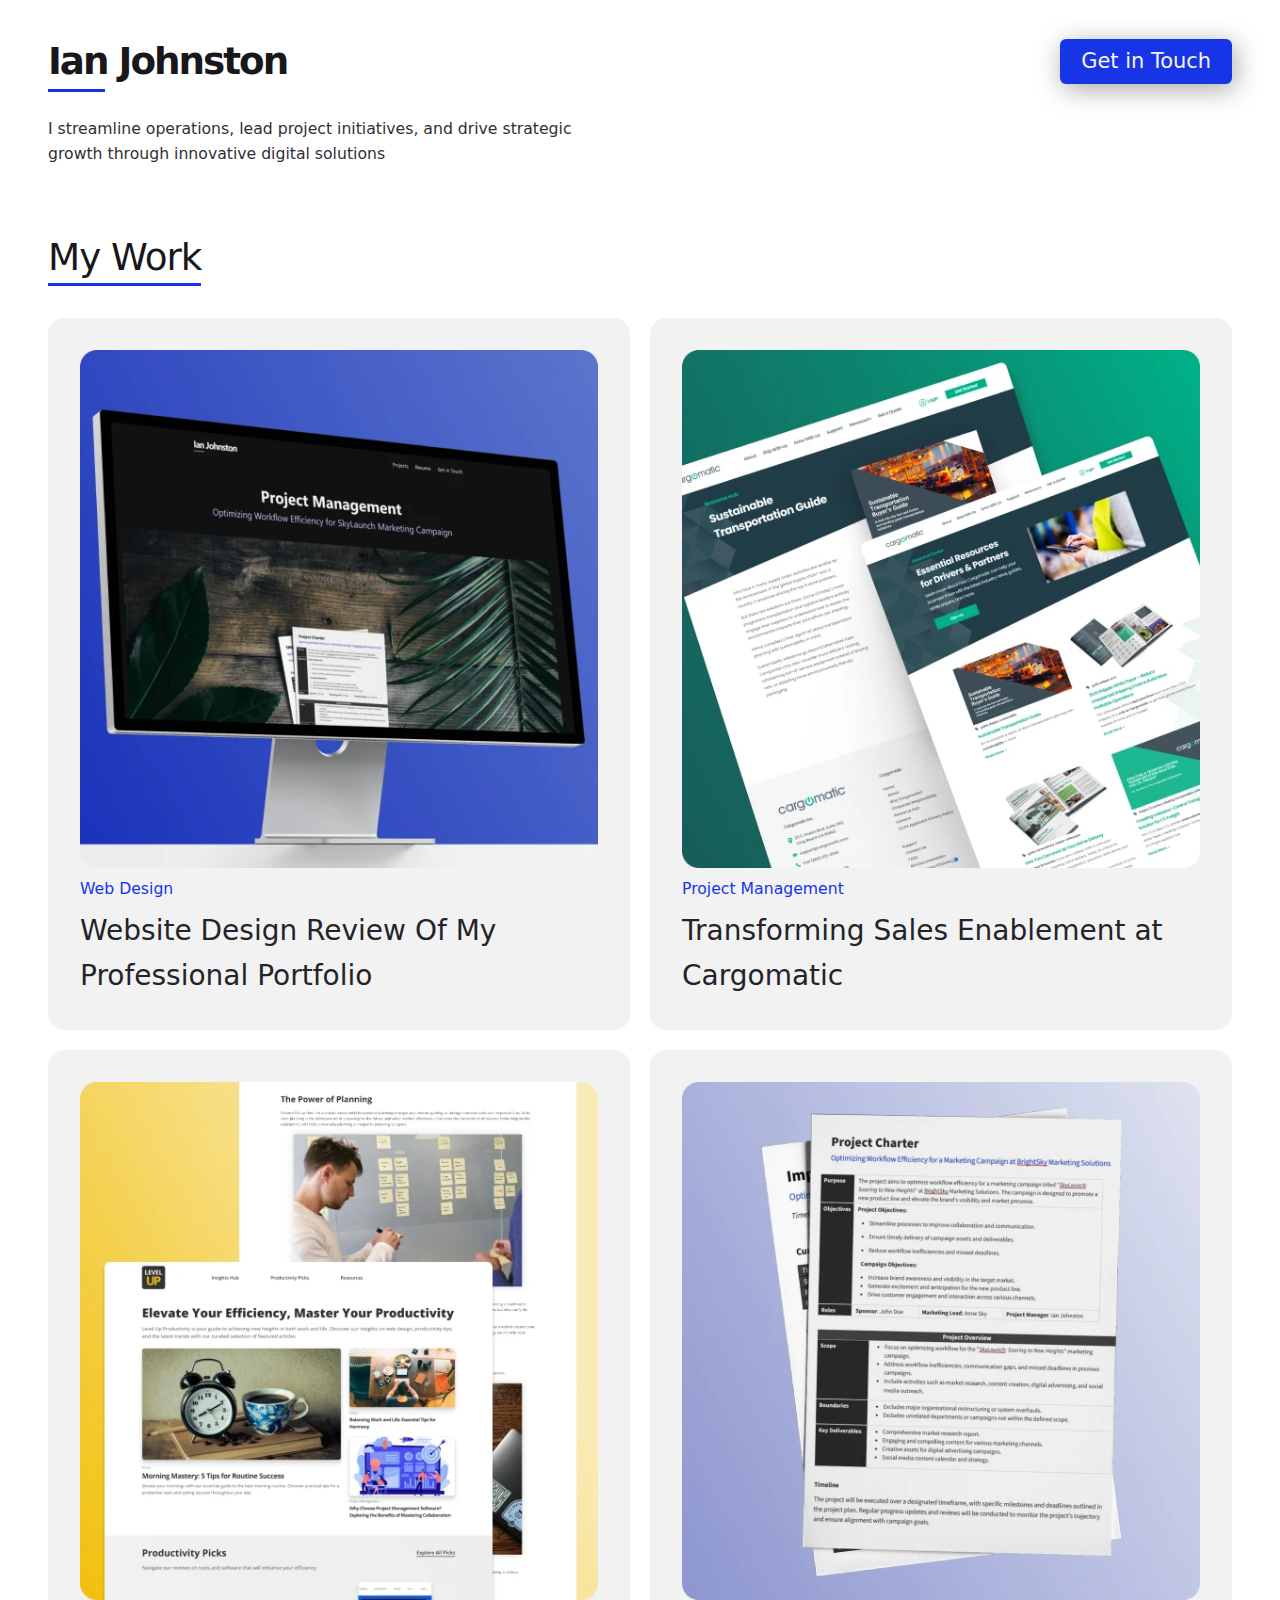
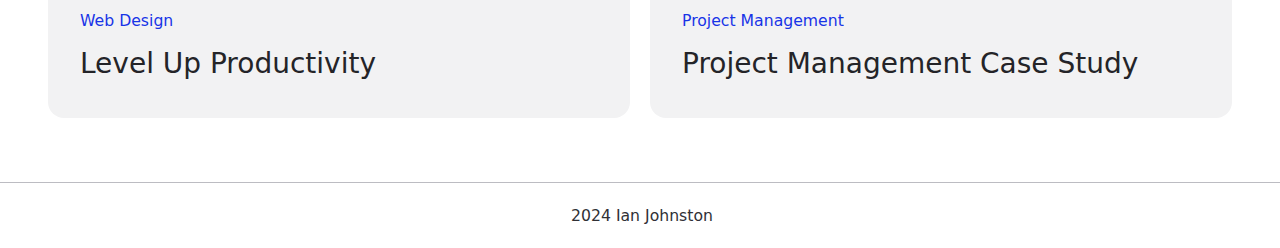
==== index.html @ ae54fe49 "fixed broken stylesheet link" ====
<!DOCTYPE html>
<html lang="en">
<head>
    <meta charset="UTF-8">
    <meta name="viewport" content="width=device-width, initial-scale=1.0">
    <title>Professional Portfolio for Ian Johnston</title>
    <link rel="icon" href="/favicon.ico" sizes="32x32">
    <link rel="icon" href="/icon.svg" type="image/svg+xml">
    <link rel="apple-touch-icon" href="/apple-touch-icon.png"><!-- 180×180 -->
    <link rel="manifest" href="/manifest.webmanifest">

    <link rel="stylesheet" href="https://cdnjs.cloudflare.com/ajax/libs/font-awesome/6.5.2/css/all.min.css" integrity="sha512-SnH5WK+bZxgPHs44uWIX+LLJAJ9/2PkPKZ5QiAj6Ta86w+fsb2TkcmfRyVX3pBnMFcV7oQPJkl9QevSCWr3W6A==" crossorigin="anonymous" referrerpolicy="no-referrer" />
    <link rel="stylesheet" href="/style.css">
</head>
<body>
    <header class="wrapper pt-600">
        <div class="flex navbar">
            <div class="logo h1"><a href="/">Ian Johnston</a></div>
            <div><a href="https://www.linkedin.com/in/ian-h-johnston/" class="btn" target="_blank">Get in Touch</a></div>
        </div>
        <p class="subhead pt-500">I streamline operations, lead project initiatives, and drive strategic growth through innovative digital solutions</p>
    </header>
    <main>
        
        <section id="projects" class="wrapper pblock-800">
            <h2 class="h2 mb-600">My Work</h2>
            <div class="card--container">
                <div class="card">
                    <a href="/portfolio/website-design-portfolio.html"><img src="Assets/portfolio_website_thumb.webp" alt="Website Design: Professional Portfolio"  class="card--img"></a>
                    <p class="eyebrow pblock-200">Web Design</p>
                    <a href="/portfolio/website-design-portfolio.html" class="h3 semibold">Website Design Review Of My Professional Portfolio</a>
                </div>
                <div class="card">
                    <a href="/portfolio/project-management-sales-enablement-cargomatic.html"><img src="Assets/cargomatic_case_thumb.webp" alt="Transforming Sales Enablement at Cargomatic"  class="card--img"></a>
                    <p class="eyebrow pblock-200">Project Management</p>
                    <a href="/portfolio/project-management-sales-enablement-cargomatic.html" class="h3 semibold">Transforming Sales Enablement at Cargomatic</a>
                </div>
                <div class="card">
                    <a href="https://levelupproductivity.com" target="_blank"><img src="Assets/lup-thumbnail.webp" alt="Level Up Productivity Blog"  class="card--img"></a>
                    <p class="eyebrow pblock-200">Web Design</p>
                    <a href="https://levelupproductivity.com" target="_blank"" class="h3 semibold">Level Up Productivity</a>
                </div>
                <div class="card">
                    <a href="/portfolio/project-management-workflow-efficiency.html"><img src="Assets/project_management_case_thumb.webp" alt="Optimizing Workflow Efficiency for SkyLaunch Marketing Campaign"  class="card--img"></a>
                    <p class="eyebrow pblock-200">Project Management</p>
                    <a href="/portfolio/project-management-workflow-efficiency.html" class="h3 semibold">Project Management Case Study</a>
                </div>
            </div>
        </section>
    </main>
    <footer>
        <div class="text-center">
            <i class="fa-solid fa-xs fa-copyright"></i>2024 Ian Johnston
        </div>
    </footer>
</body>
</html>
---- style.css ----
/* Variables */
:root {

    --ff-primary: system-ui, sans-serif;

    --ff-body: var(--ff-primary);
    --ff-headings: var(--ff-primary);

    --fs-300: clamp(0.94rem, calc(0.92rem + 0.08vw), 0.98rem);
    --fs-400: clamp(1.13rem, calc(1.06rem + 0.33vw), 1.31rem);
    --fs-500: clamp(1.35rem, calc(1.21rem + 0.69vw), 1.75rem);
    --fs-600: clamp(1.62rem, calc(1.37rem + 1.24vw), 2.33rem);
    --fs-700: clamp(1.94rem, calc(1.54rem + 2.03vw), 3.11rem);
    --fs-800: clamp(2.33rem, calc(1.7rem + 3.15vw), 4.14rem);
    --fs-900: clamp(2.8rem, calc(1.85rem + 4.74vw), 5.52rem);

    --fw-regular: 400;
    --fw-semibold: 500;
    --fw-bold: 700;


    --clr-neutral-900: hsl(240, 5%, 10%);
    --clr-neutral-700: hsl(240, 5%, 15%);
    --clr-neutral-600: hsl(240, 5%, 20%);
    --clr-neutral-500: hsl(240, 5%, 35%);
    --clr-neutral-400: hsl(240, 5%, 50%);
    --clr-neutral-300: hsl(240, 5%, 75%);
    --clr-neutral-200: hsl(240, 5%, 85%);
    --clr-neutral-100: hsl(240, 5%, 95%);

    --clr-primary-800: hsl(232, 81%, 35%);
    --clr-primary-600: hsl(232, 81%, 50%);
    --clr-primary-400: hsl(232, 81%, 75%);
    --clr-primary-300: hsl(232, 81%, 85%);

    --btn-background: var(--clr-primary-600);
    --btn-background-hover: var(--clr-primary-800);
    --btn-color: var(--clr-neutral-100);
    --btn-background-light: var(--clr-primary-400);
    --btn-color-light: var(--clr-primary-800);

    --size-100: .25rem; 
    --size-200: .5rem; 
    --size-300: .75rem; 
    --size-400: 1rem; 
    --size-500: 1.5rem; 
    --size-600: 2rem; 
    --size-700: 3rem; 
    --size-800: 4rem; 
    --size-900: 5rem; 
}

@media (prefers-color-scheme: dark) {
:root {
    --clr-neutral-100: hsl(240, 5%, 10%);
    --clr-neutral-200: hsl(240, 5%, 15%);
    --clr-neutral-300: hsl(240, 5%, 20%);
    --clr-neutral-400: hsl(240, 5%, 35%);
    --clr-neutral-500: hsl(240, 5%, 50%);
    --clr-neutral-600: hsl(240, 5%, 75%);
    --clr-neutral-700: hsl(240, 5%, 85%);
    --clr-neutral-900: hsl(240, 5%, 95%);

    --clr-primary-300: hsl(232, 81%, 35%);
    --clr-primary-400: hsl(232, 81%, 50%);
    --clr-primary-600: hsl(232, 81%, 75%);
    --clr-primary-800: hsl(232, 81%, 85%);

    --btn-background: var(--clr-primary-400);
    --btn-background-hover: var(--clr-primary-300);
    --btn-color: var(--clr-neutral-900);
    --btn-background-light: var(--clr-primary-800);
    --btn-color-light: var(--clr-primary-300);
}
}

@media (max-width: 50em) {
    :root {
        --size-500: 1rem; 
        --size-600: 1.5rem; 
        --size-700: 2rem; 
        --size-800: 2.5rem; 
        --size-900: 3rem; 
    }
}

html {
    color-scheme: dark light;
  }

/* Reset */
*, *::before, *::after {
    box-sizing: border-box;
}

* {
    margin: 0;
    padding: 0;
    font: inherit;
}

html {
    -moz-text-size-adjust: none;
    -webkit-text-size-adjust: none;
    text-size-adjust: none;
  }
  

body {
    color: var(--clr-neutral-600);
    font-family: var(--ff-body);
    font-size: var(--fs-400);
    font-weight: var(--fw-regular);
    line-height: 1.6;

}

img {
    max-width: 100%;
    display: block;
}


/* Remove list styles on ul, ol elements with a list role, which suggests default styling will be removed */
ul[role='list'],
ol[role='list'] {
  list-style: none;
}



/* General Styles */

html {
    scroll-behavior: smooth;
}

strong {
    font-weight: var(--fw-bold);
}

.subhead {
    max-width: 55ch;
    text-wrap: pretty;
}


a {
    text-decoration: none;
    color: currentColor;
}

h1, h2, h3, h4, h6 {
    color: var(--clr-neutral-900);
    font-weight: var(--fw-semibold);
    display: inline-block;
    line-height: 1.5;
    text-wrap: balance;
    font-family: var(--ff-headings);
}

.h1 {
    font-weight: var(--fw-bold);
    font-size: var(--fs-600);
    letter-spacing: -2px;
    position: relative;
}

h2, h3 {
    position: relative;
}

.h1::after, h2:not(.portfolio-headline)::after, h3::after {
    content: '';
    position: absolute;
    height: 3px;
    background: var(--clr-primary-600);
    bottom: 0;
    left:0;
    width: 100%;
}

.h1::after {
    width: 24%;
}

.btn {
    background: var(--btn-background);
    text-decoration: none;
    color: var(--btn-color);
    border-radius: 6px;
    padding: .5em 1em;
    cursor: pointer;
    transition: 0.5s ease-in-out;
    font-weight:var(--fw-semibold);
    box-shadow: 3px 5px 27px 0 rgba(0, 0, 0, 0.35);
}


.btn:hover, .btn:focus-visible {
    background: var(--btn-background-hover);
}

.btn[data-type="inverted"] {
    background: var(--btn-background-light);
    color: var(--btn-color-light);
}

article p:not(.portfolio-subhead) {
    max-width: 80ch;
}


/* Header */
.subhead {
    font-size: var(--fs-300);
    font-weight: var(--fw-semibold);
}

.logo a:hover, .logo a:focus {
    color: var(--clr-primary-800)
}

.navbar {
    justify-content: space-between;
    align-items: center;
    gap: 1.5rem;
    color: var(--clr-neutral-900);
}

.navigation {
    gap: 2rem;
}


.navigation a:hover, .navigation a:focus {
      color: var(--clr-primary-600);
      text-decoration: underline;
      text-decoration-thickness: 0.07lh;
      text-underline-offset: 0.17lh;
}

.navigation a {
    transition: 0.5s ease-in-out;
}

.mobile-nav-toggle {
    display: none;
}


@media(max-width: 50em) {
    .primary-navigation {
        display: none;

        position: absolute;
        top:10%;
        right: 0;
        padding-block: var(--size-900);
        background: var(--clr-neutral-100);
        box-shadow: 0 0 0.5em rgb(0,0,0,0.05);
        width: 100%;
        z-index: 98;
    }

    .primary-navigation[data-visible] {
        display: block;
    }

    .primary-navigation::after {
        content:'';
        position: absolute;
    }

    .navigation {
        flex-direction: column;
        text-align: center;
    }

    .navigation a {
        font-weight: var(--fw-semibold);
        color: var(--clr-primary-600);
    }

    .navigation a:hover, .navigation a:focus {
        color: var(--clr-primary-800);
    }


    .mobile-nav-toggle {
        display: block;
        cursor: pointer;
        background: transparent;
        border: 0;
        padding: 0.5em;
    }
    
    .mobile-nav-toggle .icon-close {
        display: none;
    }

    .logo, .mobile-nav-toggle {
        z-index: 99;
    }

    
}


/* My Work */
.card--container {
    display: grid;
    gap: 1.25rem;
}

@media(min-width: 50em) {
    .card--container {
        --grid-columns: repeat(2, 1fr);
        grid-template-columns: var(--grid-columns);
    }
}

.card {
    background: var(--clr-neutral-100);
    padding: 2rem;
    border-radius: 16px;
}

.eyebrow {
    font-size: var(--fs-300);
    color: var(--clr-primary-600);
}

.card a {
    color: var(--clr-neutral-700);
}

.card a:hover, .card a:focus {
    text-decoration: underline;
    text-decoration-thickness: 0.07lh;
    text-underline-offset: 0.17lh;
    text-decoration-color: var(--clr-primary-600);
}

.card--img {
    transition: .3s ease-in-out;
}

.card--img:hover {
    transform: scale(1.02);
}


/* Footer */
footer {
    font-size: var(--fs-300);
    border-top: 1px solid var(--clr-neutral-300);
    padding-block: 1.25rem;
}

footer i {
    color:var(--clr-primary-600);
    padding-right: var(--size-100);
}


/* Portfolio */
.portfolio-headline {
    font-size: var(--fs-800);
    font-weight: var(--fw-bold);
    line-height: 1.2;
}

.portfolio-subhead {
    color: var(--clr-primary-800);
    font-size: var(--fs-600);
}

.portfolio-intro p{
    max-width: 55ch;
    text-wrap: pretty;
}

.overview p, .my-role p {
    padding-right: 1rem;
}

.results {
    background: var(--clr-neutral-200);
    border-radius: 20px;
}

.results h3, .results p {
    text-wrap: pretty;
}

.results-list {
    margin-left: var(--size-200);
}

.fa-ul li:not(:last-child) {
    padding-bottom: var(--size-400);
}

.fa-caret-right {
    color: var(--clr-primary-800);
    padding-right: var(--size-300);
}

.summary-featured{
    margin-inline: auto;
}

/* Utilities */

.visually-hidden {
    position: absolute;
  position: absolute !important;
  width: 1px !important;
  height: 1px !important;
  padding: 0 !important;
  margin: -1px !important;
  overflow: hidden !important;
  clip: rect(0,0,0,0) !important;
  white-space: nowrap !important;
  border: 0 !important;
}

.wrapper, .wrapper-lg {
    --content-max-width: 1250px;
    --padding: 3rem;
    width: min(var(--content-max-width), 100% - (var(--padding)* 2));
    margin-inline: auto;
  }

  .wrapper-lg {
    --content-max-width: 2000px;
}


.flex {
    display: flex;
    flex-wrap: wrap;
}

.text-center {
    text-align: center;
}

.even-columns {
    display: grid;
    gap: 1.25rem;
}

@media (min-width: 50em) {
    .even-columns {
        grid-auto-flow: column;
        grid-auto-columns: 1fr;
    }
}

.pblock-100 {
    padding-block: var(--size-100); 
}
.pblock-200 {
    padding-block: var(--size-200); 
}
.pblock-300 {
    padding-block: var(--size-300); 
}
.pblock-400 {
    padding-block: var(--size-400); 
}
.pblock-500 {
    padding-block: var(--size-500); 
}
.pblock-600 {
    padding-block: var(--size-600); 
}
.pblock-700 {
    padding-block: var(--size-700); 
}
.pblock-800 {
    padding-block: var(--size-800); 
}
.pblock-900 {
    padding-block: var(--size-900); 
}

.pb-100 {
    padding-bottom: var(--size-100); 
}
.pb-200 {
    padding-bottom: var(--size-200); 
}
.pb-300 {
    padding-bottom: var(--size-300); 
}
.pb-400 {
    padding-bottom: var(--size-400); 
}
.pb-500 {
    padding-bottom: var(--size-500); 
}
.pb-600 {
    padding-bottom: var(--size-600); 
}
.pb-700 {
    padding-bottom: var(--size-700); 
}
.pb-800 {
    padding-bottom: var(--size-800); 
}
.pb-900 {
    padding-bottom: var(--size-900); 
}

.pt-100 {
    padding-top: var(--size-100); 
}
.pt-200 {
    padding-top: var(--size-200); 
}
.pt-300 {
    padding-top: var(--size-300); 
}
.pt-400 {
    padding-top: var(--size-400); 
}
.pt-500 {
    padding-top: var(--size-500); 
}
.pt-600 {
    padding-top: var(--size-600); 
}
.pt-700 {
    padding-top: var(--size-700); 
}
.pt-800 {
    padding-top: var(--size-800); 
}
.pt-900 {
    padding-top: var(--size-900); 
}

.pin-400 {
    padding-inline: var(--size-400);
}

.pin-800 {
    padding-inline: var(--size-800);
}
.pin-900 {
    padding-inline: var(--size-900);
}

.mt-600 {
    margin-top: var(--size-600);
}

.mb-400 {
    margin-bottom: var(--size-400);
}

.mb-500 {
    margin-bottom: var(--size-500);
}
.mb-600 {
    margin-bottom: var(--size-600);
}

.mb-700 {
    margin-bottom: var(--size-700);
}

.h2 {
    font-size: var(--fs-600);
    letter-spacing: -1px;
}

.h3 {
    font-size: var(--fs-500);
}

.semibold {
    font-weight: var(--fw-semibold);
}

.featured-img {
    margin-inline: auto;
}

.shadow {
    box-shadow: 3px 5px 27px 0 rgba(0, 0, 0, 0.15);
}

.rounded {
    border-radius: 18px;
}

.img-center {
    margin-inline:auto;
}
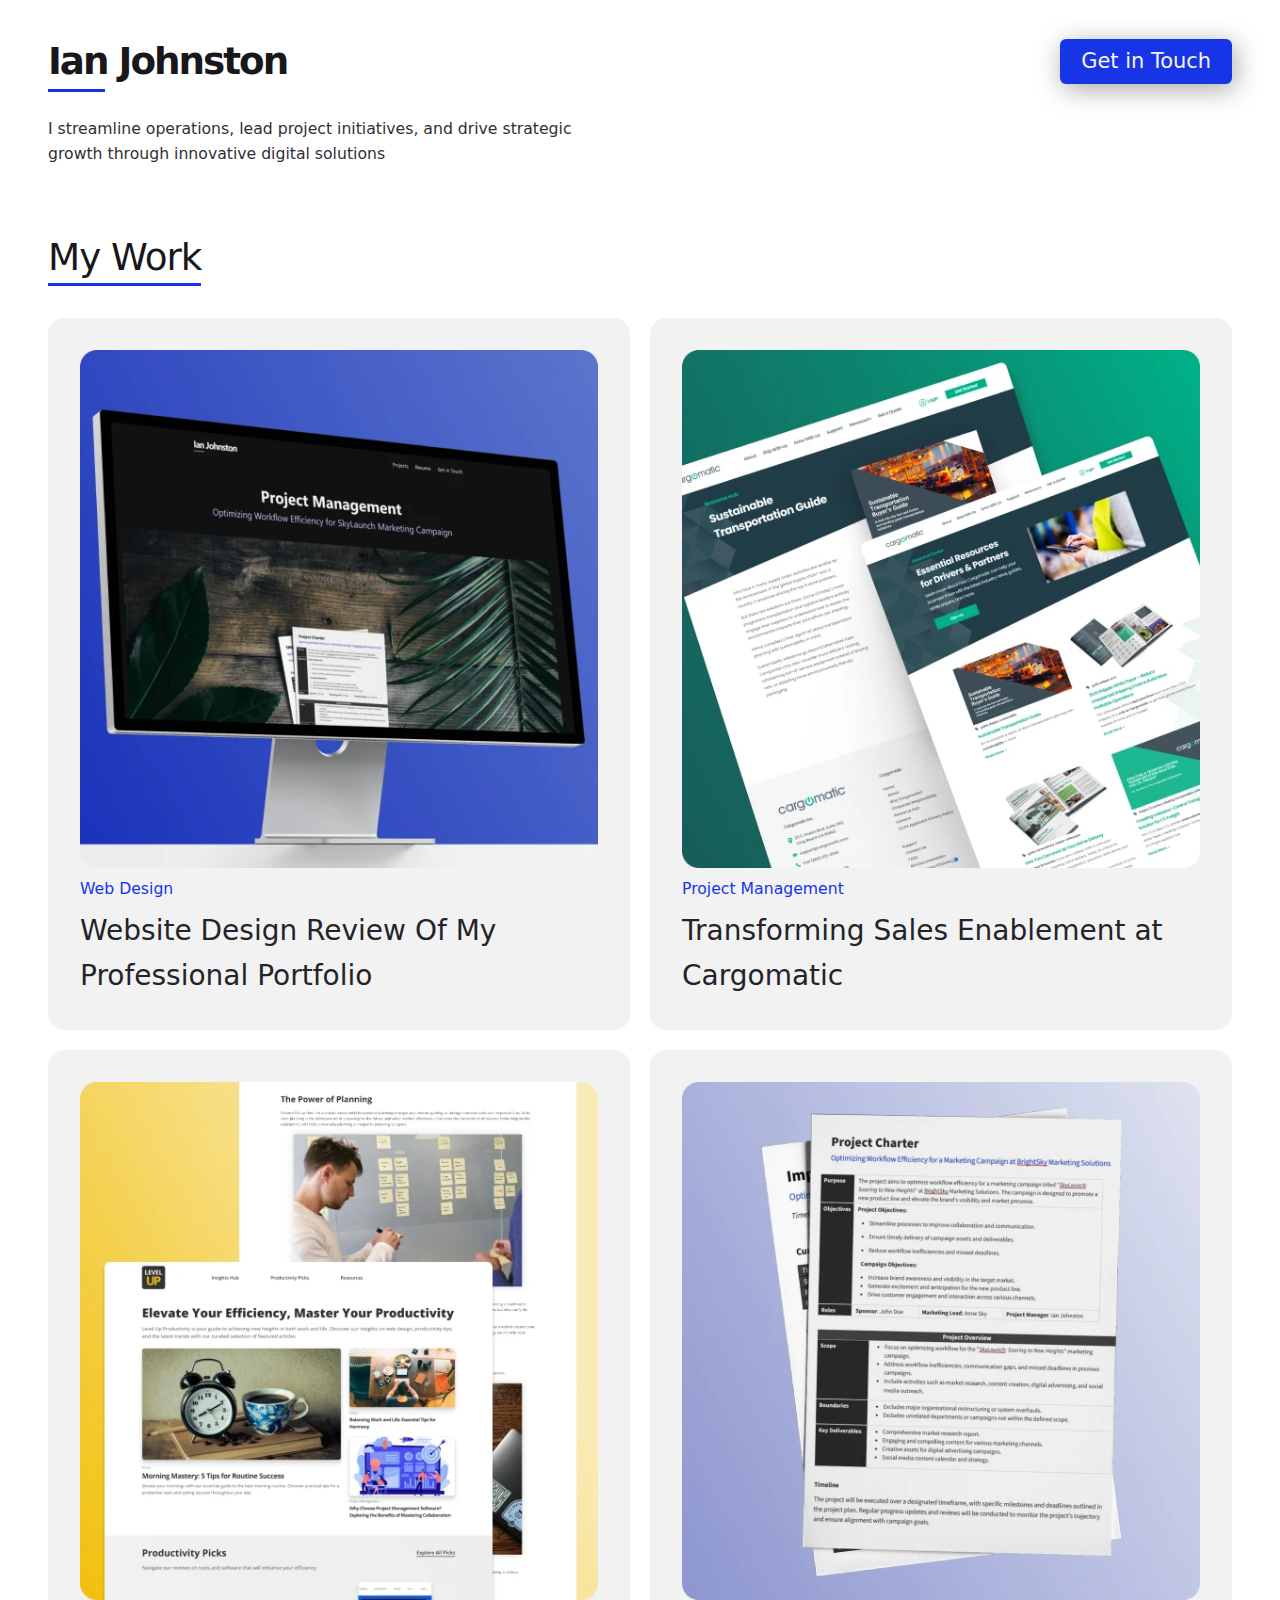
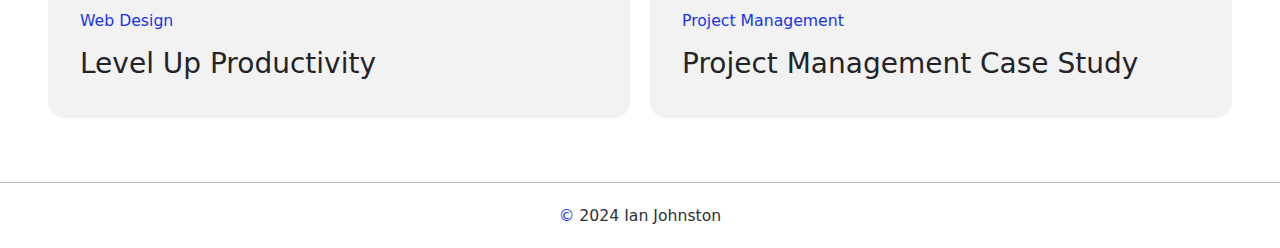
==== commit a27a52d6: "added meta data to portfolio pages" ====
--- a/index.html
+++ b/index.html
@@ -3,20 +3,54 @@
 <head>
     <meta charset="UTF-8">
     <meta name="viewport" content="width=device-width, initial-scale=1.0">
-    <title>Professional Portfolio for Ian Johnston</title>
+    <title>Ian Johnston | Project Manager, Product Owner, Content Manager</title>
+    <meta name="description" content="Ian Johnston - Skilled in project management, web design, and process management. Explore my portfolio and connect with me for professional opportunities.">
+    <meta name="keywords" content="Project Manager, Product Owner, Content Manager, Ian Johnston, Portfolio">
+    <meta name="author" content="Ian Johnston">
+    
+    <meta property="og:title" content="Ian Johnston | Project Manager, Product Owner, Content Manager">
+    <meta property="og:description" content="Explore Ian Johnston's portfolio showcasing expertise in project management, web design, and process management. Connect for professional opportunities.">
+    <meta property="og:image" content="https://ianjdigital.com/Assets/og-image.jpg">
+    <meta property="og:url" content="https://ianjdigital.com">
+    <meta property="og:type" content="website">
+
+    <meta name="twitter:card" content="summary_large_image">
+    <meta name="twitter:title" content="Ian Johnston | Project Manager, Product Owner, Content Manager">
+    <meta name="twitter:description" content="Explore Ian Johnston's portfolio showcasing expertise in project management, web design, and process management. Connect for professional opportunities.">
+    <meta name="twitter:image" content="https://ianjdigital.com/Assets/og-image.jpg">
+
+
+    <meta name="robots" content="index, follow">
+
+    <link rel="canonical" href="https://ianjdigital.com">
+
     <link rel="icon" href="/favicon.ico" sizes="32x32">
     <link rel="icon" href="/icon.svg" type="image/svg+xml">
-    <link rel="apple-touch-icon" href="/apple-touch-icon.png"><!-- 180×180 -->
+    <link rel="apple-touch-icon" href="/apple-touch-icon.png">
     <link rel="manifest" href="/manifest.webmanifest">
 
-    <link rel="stylesheet" href="https://cdnjs.cloudflare.com/ajax/libs/font-awesome/6.5.2/css/all.min.css" integrity="sha512-SnH5WK+bZxgPHs44uWIX+LLJAJ9/2PkPKZ5QiAj6Ta86w+fsb2TkcmfRyVX3pBnMFcV7oQPJkl9QevSCWr3W6A==" crossorigin="anonymous" referrerpolicy="no-referrer" />
     <link rel="stylesheet" href="/style.css">
+
+    <!-- Structured Data Markup (Schema.org JSON-LD) -->
+    <script type="application/ld+json">
+        {
+          "@context": "https://schema.org",
+          "@type": "Person",
+          "name": "Ian Johnston",
+          "jobTitle": ["Project Manager", "Product Owner", "Content Manager"],
+          "url": "https://ianjdigital.com",
+          "sameAs": [
+            "https://www.linkedin.com/in/ian-h-johnston/"
+          ],
+          "description": "Ian Johnston showcases expertise in project management, web design, and process management."
+        }
+        </script>
 </head>
 <body>
     <header class="wrapper pt-600">
         <div class="flex navbar">
             <div class="logo h1"><a href="/">Ian Johnston</a></div>
-            <div><a href="https://www.linkedin.com/in/ian-h-johnston/" class="btn" target="_blank">Get in Touch</a></div>
+            <div><a href="https://www.linkedin.com/in/ian-h-johnston/" class="btn" target="_blank" rel="noopener">Get in Touch</a></div>
         </div>
         <p class="subhead pt-500">I streamline operations, lead project initiatives, and drive strategic growth through innovative digital solutions</p>
     </header>
@@ -38,7 +72,7 @@
                 <div class="card">
                     <a href="https://levelupproductivity.com" target="_blank"><img src="Assets/lup-thumbnail.webp" alt="Level Up Productivity Blog"  class="card--img"></a>
                     <p class="eyebrow pblock-200">Web Design</p>
-                    <a href="https://levelupproductivity.com" target="_blank"" class="h3 semibold">Level Up Productivity</a>
+                    <a href="https://levelupproductivity.com" target="_blank"" rel="noopener" class="h3 semibold">Level Up Productivity</a>
                 </div>
                 <div class="card">
                     <a href="/portfolio/project-management-workflow-efficiency.html"><img src="Assets/project_management_case_thumb.webp" alt="Optimizing Workflow Efficiency for SkyLaunch Marketing Campaign"  class="card--img"></a>
@@ -50,7 +84,7 @@
     </main>
     <footer>
         <div class="text-center">
-            <i class="fa-solid fa-xs fa-copyright"></i>2024 Ian Johnston
+            <span class="copyright">&copy; </span>2024 Ian Johnston
         </div>
     </footer>
 </body>
--- a/style.css
+++ b/style.css
@@ -358,9 +358,9 @@
     padding-block: 1.25rem;
 }
 
-footer i {
+.copyright {
     color:var(--clr-primary-600);
-    padding-right: var(--size-100);
+    font-weight: var(--fw-semibold);
 }
 
 
@@ -394,13 +394,33 @@
     text-wrap: pretty;
 }
 
-.results-list {
-    margin-left: var(--size-200);
-}
-
-.fa-ul li:not(:last-child) {
+.arrow-list {
+    margin-left: var(--size-700);
+    list-style-type: none;
+}
+.arrow-list li {
+    list-style-image: none;
+    position: relative;
+}
+
+.arrow-list li::before {
+    --arrow-color: var(--clr-primary-800);
+    --size: .75em;
+    content: '';
+    display: inline-block;
+    width: var(--size);
+    height: var(--size);
+    mask: url('data:image/svg+xml,<svg xmlns="http://www.w3.org/2000/svg" viewBox="0 0 24 24"><path d="M21 12 5 21V3l16 9z"/></svg>') no-repeat center / contain;
+    background-color: var(--arrow-color);
+    position: absolute;
+    left: -1.5em;
+    top: 0.45em;
+}
+
+.arrow-list li:not(:last-child) {
     padding-bottom: var(--size-400);
 }
+
 
 .fa-caret-right {
     color: var(--clr-primary-800);
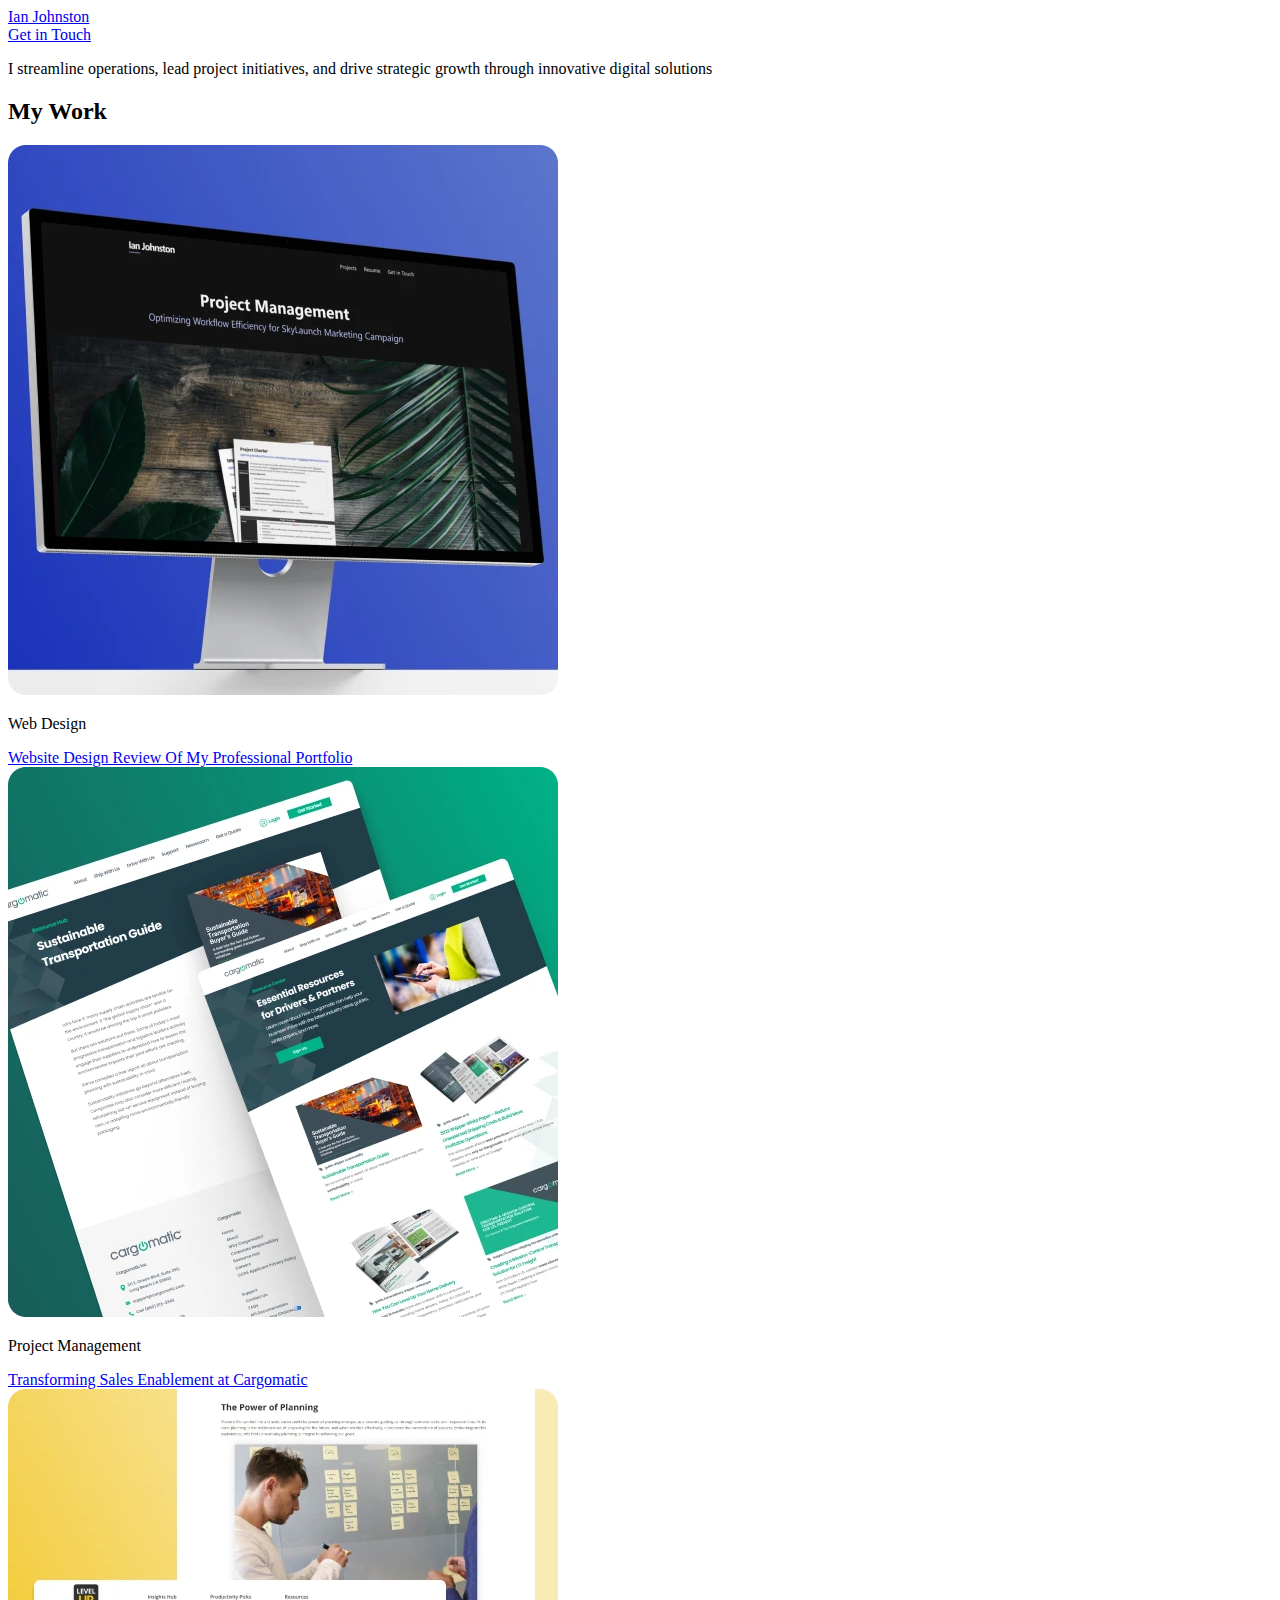
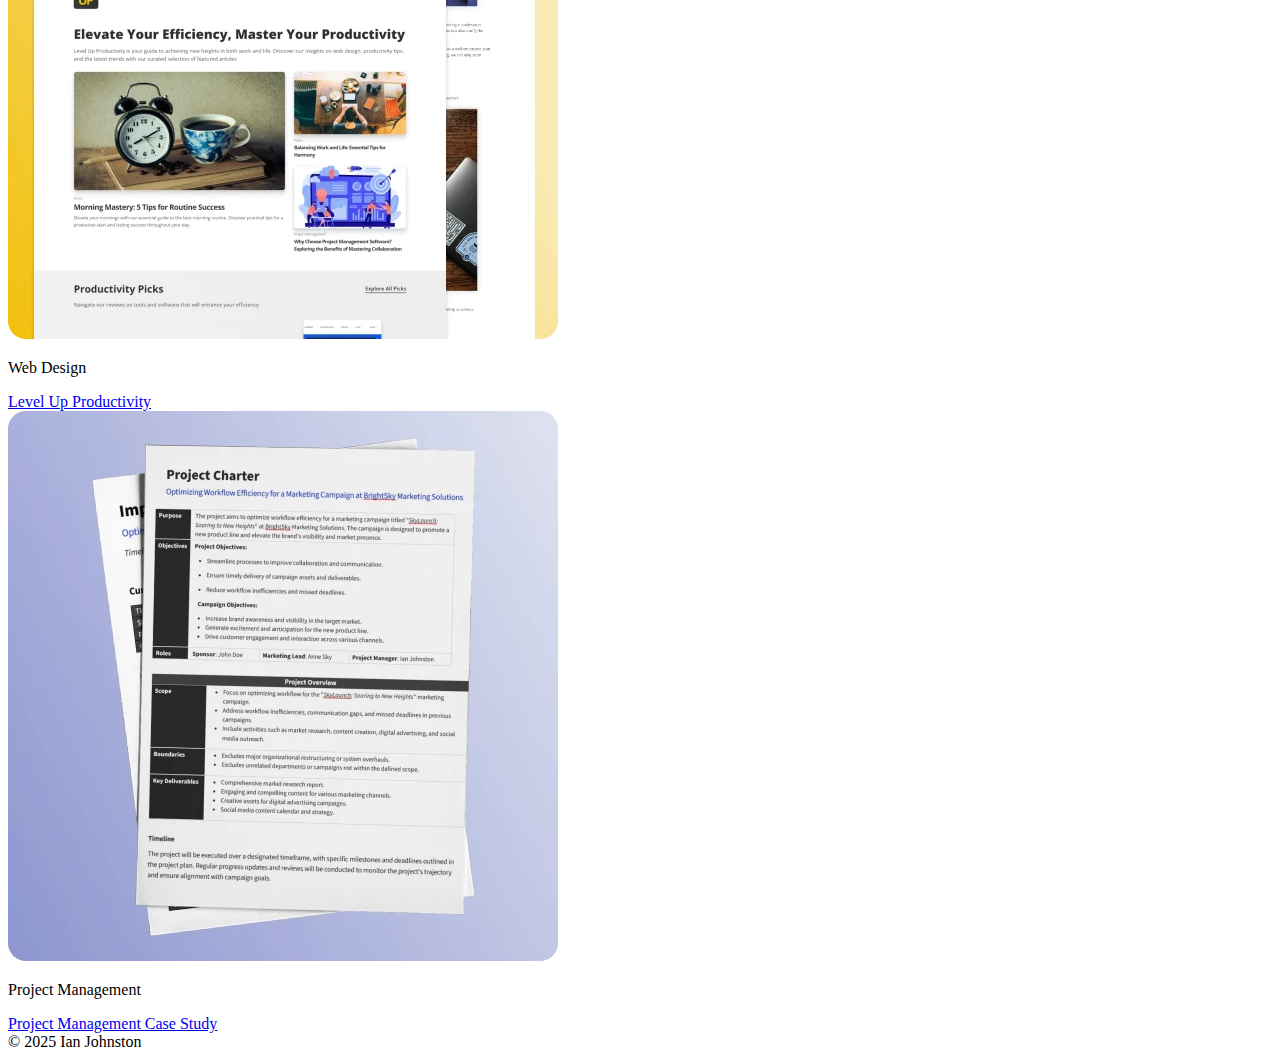
==== commit fb3c35c8: "updated for new url" ====
--- a/index.html
+++ b/index.html
@@ -1,6 +1,15 @@
 <!DOCTYPE html>
 <html lang="en">
 <head>
+    <!-- Google tag (gtag.js) -->
+<script async src="https://www.googletagmanager.com/gtag/js?id=G-GWJ7CG53N4"></script>
+<script>
+  window.dataLayer = window.dataLayer || [];
+  function gtag(){dataLayer.push(arguments);}
+  gtag('js', new Date());
+
+  gtag('config', 'G-GWJ7CG53N4');
+</script>
     <meta charset="UTF-8">
     <meta name="viewport" content="width=device-width, initial-scale=1.0">
     <title>Ian Johnston | Project Manager, Product Owner, Content Manager</title>
@@ -10,26 +19,26 @@
     
     <meta property="og:title" content="Ian Johnston | Project Manager, Product Owner, Content Manager">
     <meta property="og:description" content="Explore Ian Johnston's portfolio showcasing expertise in project management, web design, and process management. Connect for professional opportunities.">
-    <meta property="og:image" content="https://ianjdigital.com/Assets/og-image.jpg">
-    <meta property="og:url" content="https://ianjdigital.com">
+    <meta property="og:image" content="https://ijohnst.github.io/portfolio/assets/og-image.jpg">
+    <meta property="og:url" content="https://ijohnst.github.io/portfolio">
     <meta property="og:type" content="website">
 
     <meta name="twitter:card" content="summary_large_image">
     <meta name="twitter:title" content="Ian Johnston | Project Manager, Product Owner, Content Manager">
     <meta name="twitter:description" content="Explore Ian Johnston's portfolio showcasing expertise in project management, web design, and process management. Connect for professional opportunities.">
-    <meta name="twitter:image" content="https://ianjdigital.com/Assets/og-image.jpg">
+    <meta name="twitter:image" content="https://ijohnst.github.io/portfolio/assets/og-image.jpg">
 
 
     <meta name="robots" content="index, follow">
 
-    <link rel="canonical" href="https://ianjdigital.com">
+    <link rel="canonical" href="https://ijohnst.github.io/portfolio">
 
-    <link rel="icon" href="/favicon.ico" sizes="32x32">
+    <link rel="icon" href="favicon.ico" sizes="32x32">
     <link rel="icon" href="/icon.svg" type="image/svg+xml">
     <link rel="apple-touch-icon" href="/apple-touch-icon.png">
     <link rel="manifest" href="/manifest.webmanifest">
 
-    <link rel="stylesheet" href="/style.css">
+    <link rel="stylesheet" href="/assets/style.css">
 
     <!-- Structured Data Markup (Schema.org JSON-LD) -->
     <script type="application/ld+json">
@@ -38,7 +47,7 @@
           "@type": "Person",
           "name": "Ian Johnston",
           "jobTitle": ["Project Manager", "Product Owner", "Content Manager"],
-          "url": "https://ianjdigital.com",
+          "url": "https://ijohnst.github.io/portfolio",
           "sameAs": [
             "https://www.linkedin.com/in/ian-h-johnston/"
           ],
@@ -60,14 +69,14 @@
             <h2 class="h2 mb-600">My Work</h2>
             <div class="card--container">
                 <div class="card">
-                    <a href="/portfolio/website-design-portfolio.html"><img src="Assets/portfolio_website_thumb.webp" alt="Website Design: Professional Portfolio"  class="card--img"></a>
+                    <a href="/mywork/case-study-website-design.html"><img src="Assets/portfolio_website_thumb.webp" alt="Website Design: Professional Portfolio"  class="card--img"></a>
                     <p class="eyebrow pblock-200">Web Design</p>
-                    <a href="/portfolio/website-design-portfolio.html" class="h3 semibold">Website Design Review Of My Professional Portfolio</a>
+                    <a href="/mywork/case-study-website-design.html" class="h3 semibold">Website Design Review Of My Professional Portfolio</a>
                 </div>
                 <div class="card">
-                    <a href="/portfolio/project-management-sales-enablement-cargomatic.html"><img src="Assets/cargomatic_case_thumb.webp" alt="Transforming Sales Enablement at Cargomatic"  class="card--img"></a>
+                    <a href="/mywork/case-study-sales-enablement-cargomatic.html"><img src="Assets/cargomatic_case_thumb.webp" alt="Transforming Sales Enablement at Cargomatic"  class="card--img"></a>
                     <p class="eyebrow pblock-200">Project Management</p>
-                    <a href="/portfolio/project-management-sales-enablement-cargomatic.html" class="h3 semibold">Transforming Sales Enablement at Cargomatic</a>
+                    <a href="/mywork/case-study-sales-enablement-cargomatic.html" class="h3 semibold">Transforming Sales Enablement at Cargomatic</a>
                 </div>
                 <div class="card">
                     <a href="https://levelupproductivity.com" target="_blank"><img src="Assets/lup-thumbnail.webp" alt="Level Up Productivity Blog"  class="card--img"></a>
@@ -75,16 +84,16 @@
                     <a href="https://levelupproductivity.com" target="_blank"" rel="noopener" class="h3 semibold">Level Up Productivity</a>
                 </div>
                 <div class="card">
-                    <a href="/portfolio/project-management-workflow-efficiency.html"><img src="Assets/project_management_case_thumb.webp" alt="Optimizing Workflow Efficiency for SkyLaunch Marketing Campaign"  class="card--img"></a>
+                    <a href="/mywork/case-study-marketing-campaign-workflow-optimization.html"><img src="Assets/project_management_case_thumb.webp" alt="Optimizing Workflow Efficiency for SkyLaunch Marketing Campaign"  class="card--img"></a>
                     <p class="eyebrow pblock-200">Project Management</p>
-                    <a href="/portfolio/project-management-workflow-efficiency.html" class="h3 semibold">Project Management Case Study</a>
+                    <a href="/mywork/case-study-marketing-campaign-workflow-optimization.html" class="h3 semibold">Project Management Case Study</a>
                 </div>
             </div>
         </section>
     </main>
     <footer>
         <div class="text-center">
-            <span class="copyright">&copy; </span>2024 Ian Johnston
+            <span class="copyright">&copy; </span>2025 Ian Johnston
         </div>
     </footer>
 </body>
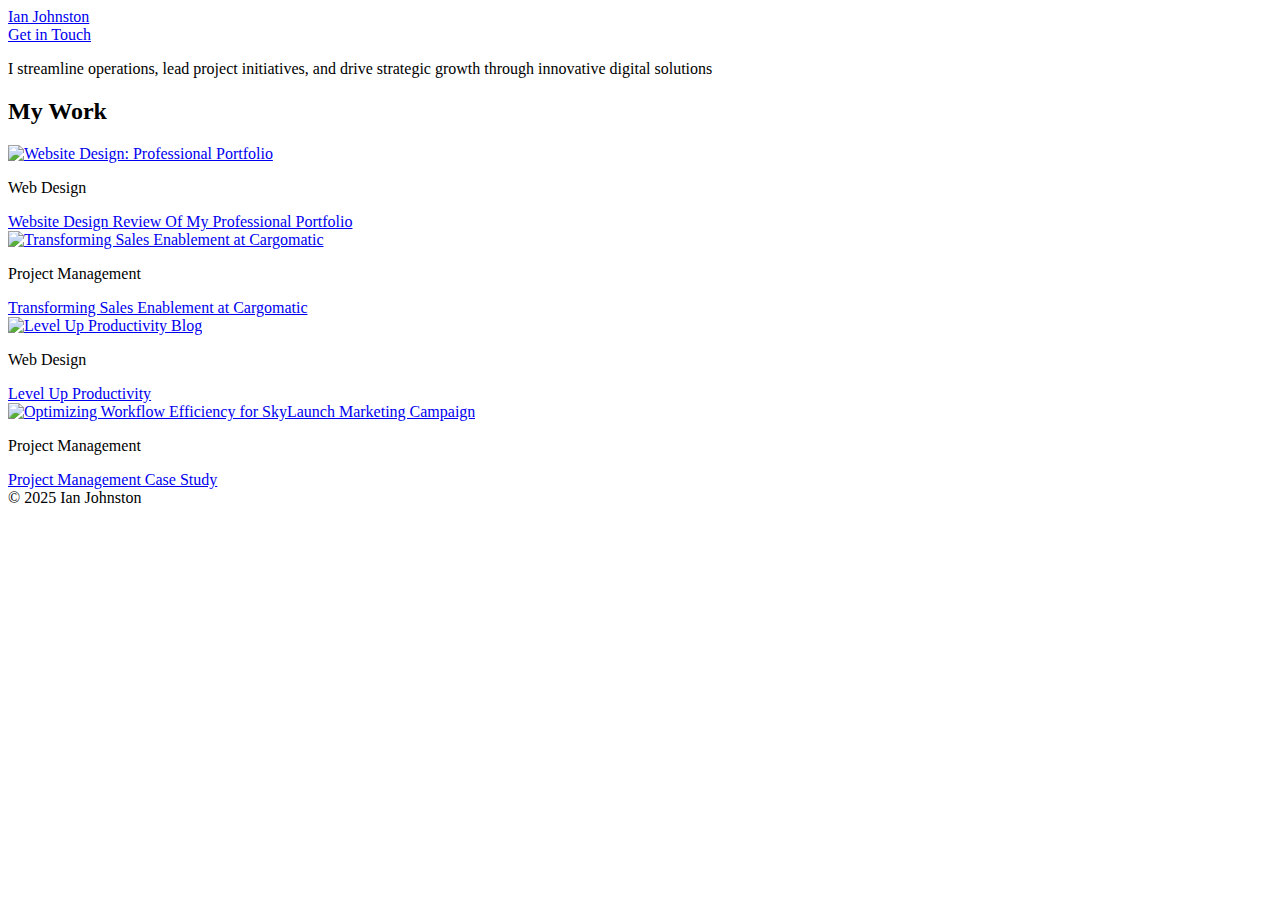
==== commit 12ce4ff3: "updated ref" ====
--- a/index.html
+++ b/index.html
@@ -34,11 +34,11 @@
     <link rel="canonical" href="https://ijohnst.github.io/portfolio">
 
     <link rel="icon" href="favicon.ico" sizes="32x32">
-    <link rel="icon" href="/icon.svg" type="image/svg+xml">
-    <link rel="apple-touch-icon" href="/apple-touch-icon.png">
-    <link rel="manifest" href="/manifest.webmanifest">
+    <link rel="icon" href="icon.svg" type="image/svg+xml">
+    <link rel="apple-touch-icon" href="apple-touch-icon.png">
+    <link rel="manifest" href="manifest.webmanifest">
 
-    <link rel="stylesheet" href="/assets/style.css">
+    <link rel="stylesheet" href="assets/style.css">
 
     <!-- Structured Data Markup (Schema.org JSON-LD) -->
     <script type="application/ld+json">
@@ -69,22 +69,22 @@
             <h2 class="h2 mb-600">My Work</h2>
             <div class="card--container">
                 <div class="card">
-                    <a href="/mywork/case-study-website-design.html"><img src="Assets/portfolio_website_thumb.webp" alt="Website Design: Professional Portfolio"  class="card--img"></a>
+                    <a href="/mywork/case-study-website-design.html"><img src="assets/portfolio_website_thumb.webp" alt="Website Design: Professional Portfolio"  class="card--img"></a>
                     <p class="eyebrow pblock-200">Web Design</p>
                     <a href="/mywork/case-study-website-design.html" class="h3 semibold">Website Design Review Of My Professional Portfolio</a>
                 </div>
                 <div class="card">
-                    <a href="/mywork/case-study-sales-enablement-cargomatic.html"><img src="Assets/cargomatic_case_thumb.webp" alt="Transforming Sales Enablement at Cargomatic"  class="card--img"></a>
+                    <a href="/mywork/case-study-sales-enablement-cargomatic.html"><img src="assets/cargomatic_case_thumb.webp" alt="Transforming Sales Enablement at Cargomatic"  class="card--img"></a>
                     <p class="eyebrow pblock-200">Project Management</p>
                     <a href="/mywork/case-study-sales-enablement-cargomatic.html" class="h3 semibold">Transforming Sales Enablement at Cargomatic</a>
                 </div>
                 <div class="card">
-                    <a href="https://levelupproductivity.com" target="_blank"><img src="Assets/lup-thumbnail.webp" alt="Level Up Productivity Blog"  class="card--img"></a>
+                    <a href="https://levelupproductivity.com" target="_blank"><img src="assets/lup-thumbnail.webp" alt="Level Up Productivity Blog"  class="card--img"></a>
                     <p class="eyebrow pblock-200">Web Design</p>
                     <a href="https://levelupproductivity.com" target="_blank"" rel="noopener" class="h3 semibold">Level Up Productivity</a>
                 </div>
                 <div class="card">
-                    <a href="/mywork/case-study-marketing-campaign-workflow-optimization.html"><img src="Assets/project_management_case_thumb.webp" alt="Optimizing Workflow Efficiency for SkyLaunch Marketing Campaign"  class="card--img"></a>
+                    <a href="/mywork/case-study-marketing-campaign-workflow-optimization.html"><img src="assets/project_management_case_thumb.webp" alt="Optimizing Workflow Efficiency for SkyLaunch Marketing Campaign"  class="card--img"></a>
                     <p class="eyebrow pblock-200">Project Management</p>
                     <a href="/mywork/case-study-marketing-campaign-workflow-optimization.html" class="h3 semibold">Project Management Case Study</a>
                 </div>
